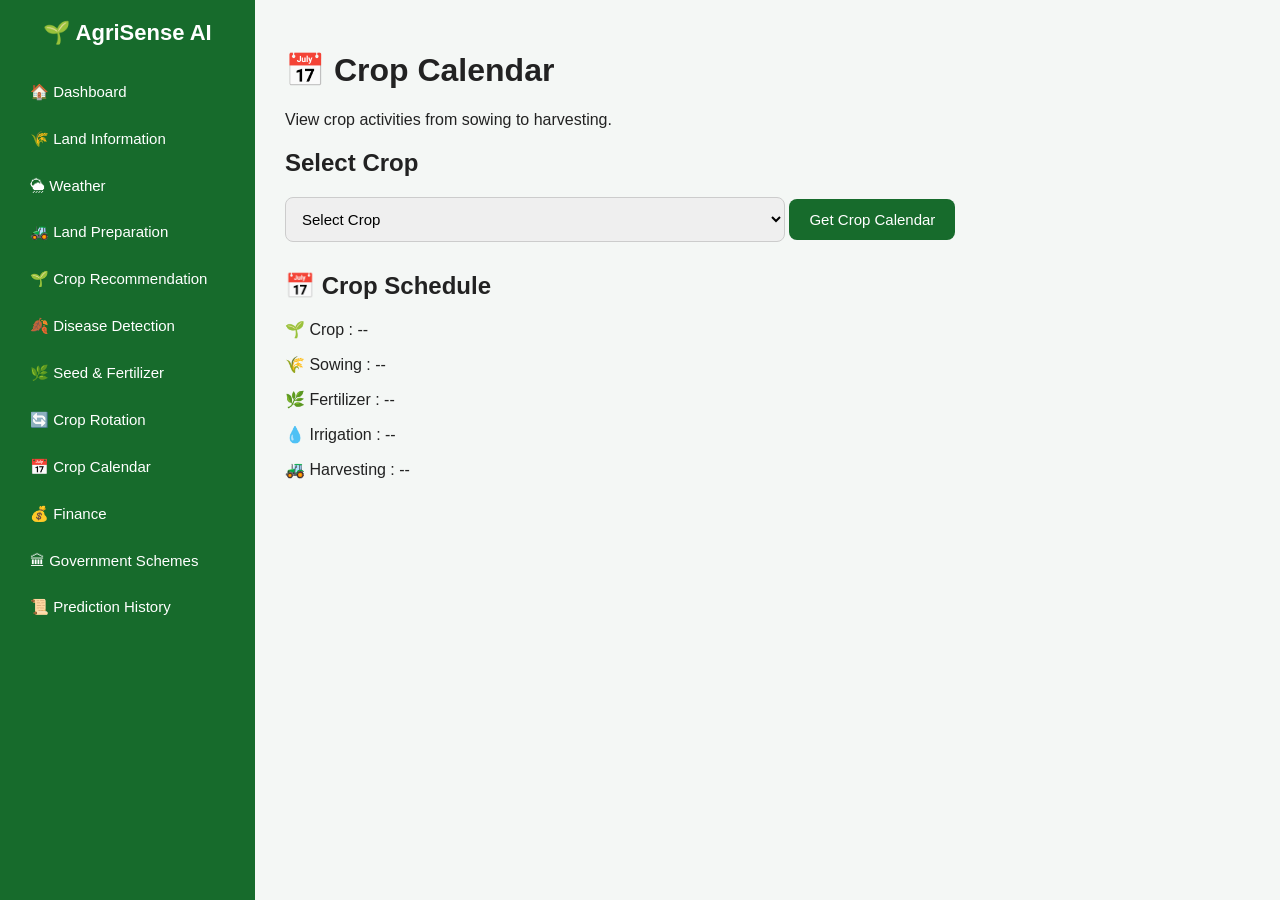
==== Frontend/calendar.html @ 0ee9b251 "Update calendar.html" ====
<!DOCTYPE html>
<html lang="en">

<head>

<meta charset="UTF-8">
<meta name="viewport" content="width=device-width, initial-scale=1.0">

<title>Crop Calendar</title>

<link rel="stylesheet" href="style.css">

</head>


<body>


<div class="sidebar">

<h2>🌱 AgriSense AI</h2>


<a href="index.html">🏠 Dashboard</a>
<a href="land.html">🌾 Land Information</a>
<a href="weather.html">🌦 Weather</a>
<a href="preparation.html">🚜 Land Preparation</a>
<a href="crop.html">🌱 Crop Recommendation</a>
<a href="disease.html">🍂 Disease Detection</a>
<a href="fertilizer.html">🌿 Seed & Fertilizer</a>
<a href="rotation.html">🔄 Crop Rotation</a>
<a href="calendar.html">📅 Crop Calendar</a>
<a href="finance.html">💰 Finance</a>
<a href="schemes.html">🏛 Government Schemes</a>
<a href="history.html">📜 Prediction History</a>


</div>






<div class="main">


<h1>📅 Crop Calendar</h1>


<p>
View crop activities from sowing to harvesting.
</p>





<div class="land-form">


<h2>Select Crop</h2>


<select id="crop">


<option value="">
Select Crop
</option>


<option value="Rice">
Rice
</option>


<option value="Wheat">
Wheat
</option>


<option value="Potato">
Potato
</option>


<option value="Sugarcane">
Sugarcane
</option>


<option value="Cotton">
Cotton
</option>


<option value="Maize">
Maize
</option>

<option value="Mustard">
Mustard
</option>


</select>




<button onclick="getCalendar()">

Get Crop Calendar

</button>



</div>







<div class="land-display">


<h2>📅 Crop Schedule</h2>


<div class="parcel" id="result">


<p>🌱 Crop : --</p>

<p>🌾 Sowing : --</p>

<p>🌿 Fertilizer : --</p>

<p>💧 Irrigation : --</p>

<p>🚜 Harvesting : --</p>


</div>


</div>




</div>




<script src="calendar.js"></script>


</body>

</html>
---- Frontend/style.css ----
/* ================================
   GLOBAL
================================ */

* {
    box-sizing: border-box;
}

body {
    margin: 0;
    font-family: Arial, sans-serif;
    background: #f4f7f5;
    color: #222;
}


/* ================================
   SIDEBAR
================================ */

.sidebar {
    position: fixed;

    top: 0;
    left: 0;

    width: 255px;
    height: 100vh;

    background: #176b2c;
    color: white;

    display: flex;
    flex-direction: column;

    padding: 20px;

    box-sizing: border-box;

    overflow-y: auto;

    z-index: 1000;
}


/* Sidebar Heading */

.sidebar h2 {
    margin-top: 0;
    margin-bottom: 25px;

    text-align: center;

    font-size: 22px;
}


/* Sidebar Links */

.sidebar a {
    color: white;

    text-decoration: none;

    padding: 12px 10px;

    margin-bottom: 5px;

    border-radius: 8px;

    display: block;

    font-size: 15px;

    transition: 0.2s;
}


/* Sidebar Hover */

.sidebar a:hover {
    background: #0f8a3a;
}


/* ================================
   MAIN CONTENT
================================ */

.main {
    margin-left: 255px;

    padding: 30px;

    min-height: 100vh;

    box-sizing: border-box;
}


/* ================================
   WELCOME SECTION
================================ */

.welcome {
    margin-bottom: 25px;
}

.welcome h1 {
    margin-bottom: 8px;

    font-size: 32px;
}

.welcome p {
    color: #666;

    font-size: 17px;
}


/* ================================
   DASHBOARD STATISTICS
================================ */

.stats {
    display: grid;

    grid-template-columns:
        repeat(auto-fit, minmax(200px, 1fr));

    gap: 20px;

    margin: 25px 0 35px;
}


/* Statistics Card */

.stat-card {
    background: white;

    padding: 20px;

    border-radius: 15px;

    text-align: center;

    box-shadow: 0 5px 15px rgba(0, 0, 0, 0.1);

    transition: 0.2s;
}


/* Statistics Card Hover */

.stat-card:hover {
    transform: translateY(-3px);
}


/* Statistics Icon */

.stat-card h2 {
    margin: 0;

    font-size: 30px;
}


/* Statistics Number */

.stat-card h3 {
    font-size: 32px;

    margin: 10px 0;

    color: #176b2c;
}


/* Statistics Text */

.stat-card p {
    margin: 0;

    color: #666;

    font-size: 15px;
}


/* ================================
   FEATURE SECTION
================================ */

.main > h2 {
    margin-bottom: 20px;
}


/* ================================
   FEATURE CARDS
================================ */

.cards {
    display: grid;

    grid-template-columns:
        repeat(auto-fit, minmax(220px, 1fr));

    gap: 20px;
}


/* Feature Card */

.card {
    background: white;

    padding: 22px;

    border-radius: 15px;

    box-shadow: 0 5px 15px rgba(0, 0, 0, 0.08);

    text-decoration: none;

    color: #222;

    display: block;

    transition: 0.2s;
}


/* Feature Card Hover */

.card:hover {
    transform: translateY(-4px);

    box-shadow: 0 8px 20px rgba(0, 0, 0, 0.12);
}


/* Feature Card Heading */

.card h3 {
    margin-top: 0;

    margin-bottom: 10px;

    color: #176b2c;
}


/* Feature Card Paragraph */

.card p {
    color: #666;

    line-height: 1.5;

    margin-bottom: 0;
}


/* ================================
   FORM ELEMENTS
================================ */

input,
select,
textarea {
    width: 100%;

    max-width: 500px;

    padding: 12px;

    border: 1px solid #ccc;

    border-radius: 8px;

    font-size: 15px;

    margin-bottom: 10px;
}


input:focus,
select:focus,
textarea:focus {
    outline: none;

    border-color: #176b2c;
}


/* ================================
   BUTTONS
================================ */

button {
    background: #176b2c;

    color: white;

    border: none;

    padding: 12px 20px;

    border-radius: 8px;

    cursor: pointer;

    font-size: 15px;

    transition: 0.2s;
}


button:hover {
    background: #0f8a3a;
}


/* ================================
   RESULT / HISTORY CARDS
================================ */

.history-card {
    background: white;

    padding: 20px;

    margin-top: 15px;

    border-radius: 12px;

    box-shadow: 0 4px 12px rgba(0, 0, 0, 0.08);
}


/* ================================
   MOBILE RESPONSIVE
================================ */

@media (max-width: 768px) {

    .sidebar {
        width: 210px;
    }

    .main {
        margin-left: 210px;

        padding: 20px;
    }

    .welcome h1 {
        font-size: 26px;
    }

    .cards {
        grid-template-columns: 1fr;
    }

    .stats {
        grid-template-columns: 1fr;
    }

}


/* ================================
   SMALL MOBILE
================================ */

@media (max-width: 500px) {

    .sidebar {
        width: 190px;

        padding: 15px;
    }

    .sidebar h2 {
        font-size: 18px;
    }

    .sidebar a {
        font-size: 13px;

        padding: 10px 7px;
    }

    .main {
        margin-left: 190px;

        padding: 15px;
    }

}

/* =================================
   WEATHER ANALYSIS
================================= */

.weather-main {
    padding-top: 25px;
}

.weather-main h1 {
    font-size: 32px;
    margin-bottom: 20px;
}

.weather-description {
    font-size: 16px;
    margin-bottom: 20px;
}


/* Weather Form */

.weather-form {
    display: grid;

    grid-template-columns: 1fr 1fr;

    gap: 10px;

    max-width: 1005px;
}


/* Inputs and Select */

.weather-form input,
.weather-form select {

    width: 100%;

    height: 44px;

    padding: 10px 12px;

    border: 1px solid #ccc;

    border-radius: 8px;

    font-size: 15px;

    background: white;

    box-sizing: border-box;
}


.weather-form input:focus,
.weather-form select:focus {

    outline: none;

    border-color: #176b2c;

}


/* Analyze Button */

.weather-button {

    height: 44px;

    padding: 10px 20px;

    background: #176b2c;

    color: white;

    border: none;

    border-radius: 8px;

    font-size: 15px;

    cursor: pointer;

}


.weather-button:hover {

    background: #0f8a3a;

}


/* Result */

.weather-result {

    max-width: 1005px;

    margin-top: 25px;

    padding: 22px;

    border-radius: 12px;

    box-shadow: 0 4px 12px rgba(0, 0, 0, 0.08);

}


/* Suitable Result */

.weather-result.suitable {

    background: #d4edda;

    border-left: 5px solid #176b2c;

}


/* No Suitable Result */

.weather-result.not-suitable {

    background: #f8d7da;

    border-left: 5px solid #dc3545;

}


/* Crop List */

.crop-list {

    display: flex;

    flex-wrap: wrap;

    gap: 12px;

    margin-top: 15px;

}


.crop-item {

    background: white;

    padding: 12px 18px;

    border-radius: 8px;

    font-weight: bold;

    box-shadow: 0 2px 8px rgba(0, 0, 0, 0.08);

}


/* Weather Summary */

.weather-summary {

    max-width: 1005px;

    margin-top: 20px;

    padding: 20px;

    background: white;

    border-radius: 12px;

    box-shadow: 0 4px 12px rgba(0, 0, 0, 0.08);

}


.weather-summary h3 {

    color: #176b2c;

}


.weather-note {

    color: #666;

    font-size: 14px;

    line-height: 1.5;

}


/* Mobile */

@media (max-width: 700px) {

    .weather-form {

        grid-template-columns: 1fr;

    }

}
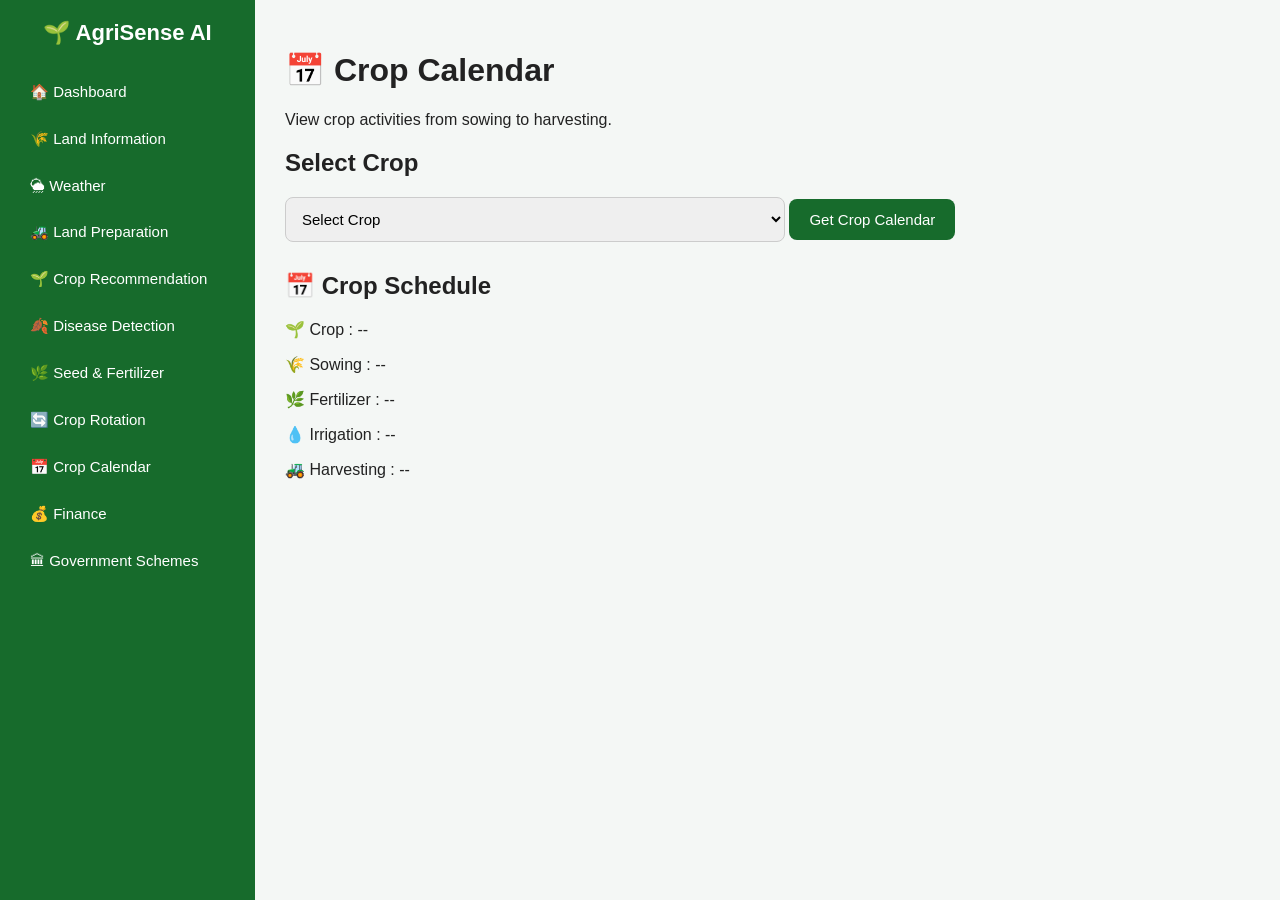
==== commit 2c00cc5d: "Remove Prediction History link from calendar Removed the link to the Prediction History page." ====
--- a/Frontend/calendar.html
+++ b/Frontend/calendar.html
@@ -32,7 +32,7 @@
 <a href="calendar.html">📅 Crop Calendar</a>
 <a href="finance.html">💰 Finance</a>
 <a href="schemes.html">🏛 Government Schemes</a>
-<a href="history.html">📜 Prediction History</a>
+
 
 
 </div>
